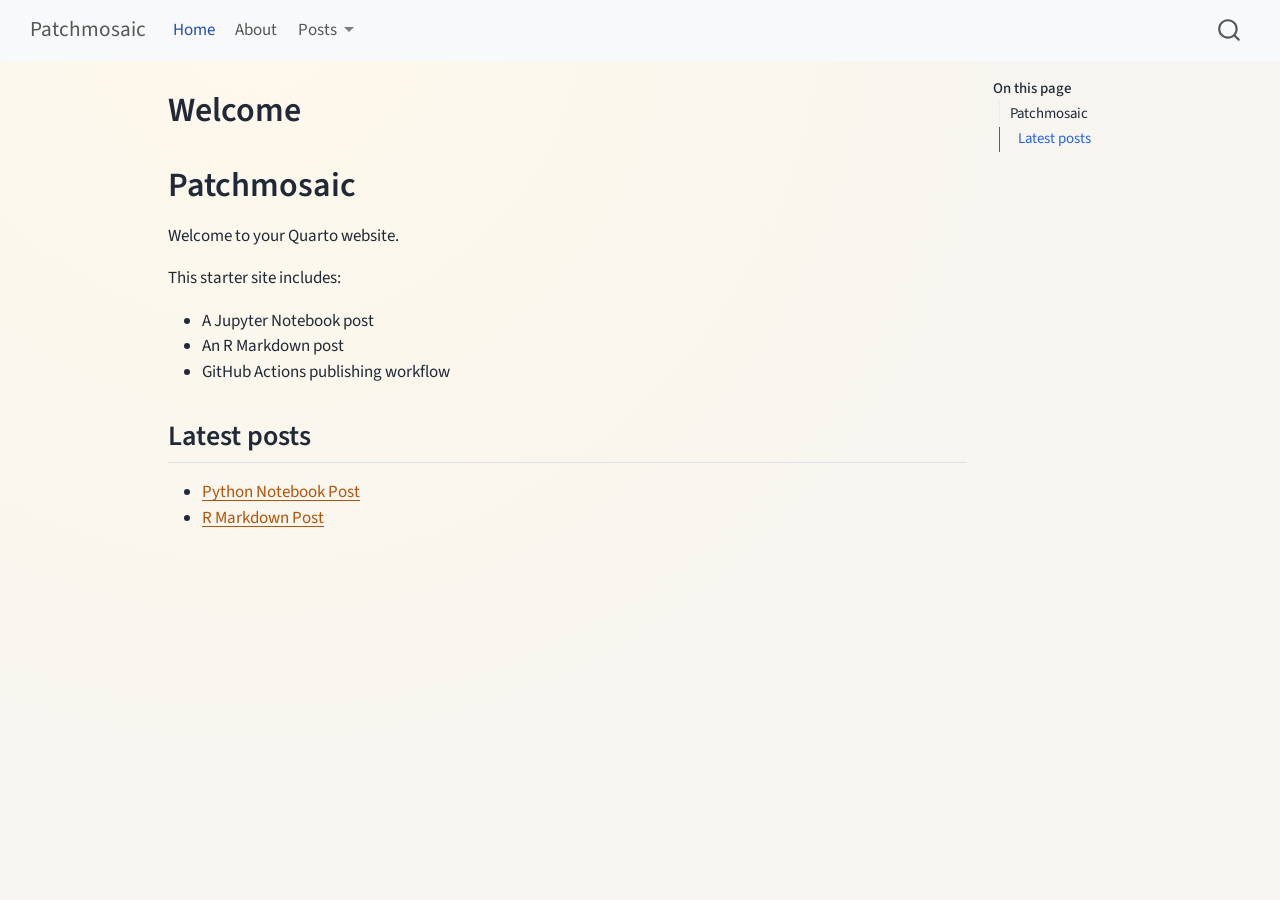
==== index.html @ 11415189 "Built site for gh-pages" ====
<!DOCTYPE html>
<html xmlns="http://www.w3.org/1999/xhtml" lang="en" xml:lang="en"><head>

<meta charset="utf-8">
<meta name="generator" content="quarto-1.9.37">

<meta name="viewport" content="width=device-width, initial-scale=1.0, user-scalable=yes">


<title>Welcome – Patchmosaic</title>
<style>
/* Default styles provided by pandoc.
** See https://pandoc.org/MANUAL.html#variables-for-html for config info.
*/
code{white-space: pre-wrap;}
span.smallcaps{font-variant: small-caps;}
div.columns{display: flex; gap: min(4vw, 1.5em);}
div.column{flex: auto; overflow-x: auto;}
div.hanging-indent{margin-left: 1.5em; text-indent: -1.5em;}
ul.task-list{list-style: none;}
ul.task-list li input[type="checkbox"] {
  width: 0.8em;
  margin: 0 0.8em 0.2em -1em; /* quarto-specific, see https://github.com/quarto-dev/quarto-cli/issues/4556 */ 
  vertical-align: middle;
}
</style>


<script src="site_libs/quarto-nav/quarto-nav.js"></script>
<script src="site_libs/quarto-nav/headroom.min.js"></script>
<script src="site_libs/clipboard/clipboard.min.js"></script>
<script src="site_libs/quarto-search/autocomplete.umd.js"></script>
<script src="site_libs/quarto-search/fuse.min.js"></script>
<script src="site_libs/quarto-search/quarto-search.js"></script>
<meta name="quarto:offset" content="./">
<script src="site_libs/quarto-html/quarto.js" type="module"></script>
<script src="site_libs/quarto-html/tabsets/tabsets.js" type="module"></script>
<script src="site_libs/quarto-html/popper.min.js"></script>
<script src="site_libs/quarto-html/tippy.umd.min.js"></script>
<script src="site_libs/quarto-html/anchor.min.js"></script>
<link href="site_libs/quarto-html/tippy.css" rel="stylesheet">
<link href="site_libs/quarto-html/quarto-syntax-highlighting-7f8f88aac4f3542376d5c11b86a4c14d.css" rel="stylesheet" id="quarto-text-highlighting-styles">
<script src="site_libs/bootstrap/bootstrap.min.js"></script>
<link href="site_libs/bootstrap/bootstrap-icons.css" rel="stylesheet">
<link href="site_libs/bootstrap/bootstrap-3e7735b7b22659e5fa437aca0bb49075.min.css" rel="stylesheet" append-hash="true" id="quarto-bootstrap" data-mode="light">
<script id="quarto-search-options" type="application/json">{
  "location": "navbar",
  "copy-button": false,
  "collapse-after": 3,
  "panel-placement": "end",
  "type": "overlay",
  "limit": 50,
  "keyboard-shortcut": [
    "f",
    "/",
    "s"
  ],
  "show-item-context": false,
  "language": {
    "search-no-results-text": "No results",
    "search-matching-documents-text": "matching documents",
    "search-copy-link-title": "Copy link to search",
    "search-hide-matches-text": "Hide additional matches",
    "search-more-match-text": "more match in this document",
    "search-more-matches-text": "more matches in this document",
    "search-clear-button-title": "Clear",
    "search-text-placeholder": "",
    "search-detached-cancel-button-title": "Cancel",
    "search-submit-button-title": "Submit",
    "search-label": "Search"
  }
}</script>


<link rel="stylesheet" href="styles.css">
</head>

<body class="nav-fixed quarto-light">

<div id="quarto-search-results"></div>
  <header id="quarto-header" class="headroom fixed-top">
    <nav class="navbar navbar-expand-lg " data-bs-theme="dark">
      <div class="navbar-container container-fluid">
      <div class="navbar-brand-container mx-auto">
    <a class="navbar-brand" href="./index.html">
    <span class="navbar-title">Patchmosaic</span>
    </a>
  </div>
            <div id="quarto-search" class="" title="Search"></div>
          <button class="navbar-toggler" type="button" data-bs-toggle="collapse" data-bs-target="#navbarCollapse" aria-controls="navbarCollapse" role="menu" aria-expanded="false" aria-label="Toggle navigation" onclick="if (window.quartoToggleHeadroom) { window.quartoToggleHeadroom(); }">
  <span class="navbar-toggler-icon"></span>
</button>
          <div class="collapse navbar-collapse" id="navbarCollapse">
            <ul class="navbar-nav navbar-nav-scroll me-auto">
  <li class="nav-item">
    <a class="nav-link active" href="./index.html" aria-current="page"> 
<span class="menu-text">Home</span></a>
  </li>  
  <li class="nav-item">
    <a class="nav-link" href="./about.html"> 
<span class="menu-text">About</span></a>
  </li>  
  <li class="nav-item dropdown ">
    <a class="nav-link dropdown-toggle" href="#" id="nav-menu-posts" role="link" data-bs-toggle="dropdown" aria-expanded="false">
 <span class="menu-text">Posts</span>
    </a>
    <ul class="dropdown-menu" aria-labelledby="nav-menu-posts">    
        <li>
    <a class="dropdown-item" href="./posts/2026-05-16-python-post/index.html">
 <span class="dropdown-text">Python Notebook Post</span></a>
  </li>  
        <li>
    <a class="dropdown-item" href="./posts/2026-05-17-r-post/index.html">
 <span class="dropdown-text">R Markdown Post</span></a>
  </li>  
    </ul>
  </li>
</ul>
          </div> <!-- /navcollapse -->
            <div class="quarto-navbar-tools">
</div>
      </div> <!-- /container-fluid -->
    </nav>
</header>
<!-- content -->
<div id="quarto-content" class="quarto-container page-columns page-rows-contents page-layout-article page-navbar">
<!-- sidebar -->
<!-- margin-sidebar -->
    <div id="quarto-margin-sidebar" class="sidebar margin-sidebar">
        <nav id="TOC" role="doc-toc" class="toc-active">
    <h2 id="toc-title">On this page</h2>
   
  <ul>
  <li><a href="#patchmosaic" id="toc-patchmosaic" class="nav-link active" data-scroll-target="#patchmosaic">Patchmosaic</a>
  <ul class="collapse">
  <li><a href="#latest-posts" id="toc-latest-posts" class="nav-link" data-scroll-target="#latest-posts">Latest posts</a></li>
  </ul></li>
  </ul>
</nav>
    </div>
<!-- main -->
<main class="content" id="quarto-document-content">

<header id="title-block-header" class="quarto-title-block default">
<div class="quarto-title">
<h1 class="title">Welcome</h1>
</div>



<div class="quarto-title-meta">

    
  
    
  </div>
  


</header>


<section id="patchmosaic" class="level1">
<h1>Patchmosaic</h1>
<p>Welcome to your Quarto website.</p>
<p>This starter site includes:</p>
<ul>
<li>A Jupyter Notebook post</li>
<li>An R Markdown post</li>
<li>GitHub Actions publishing workflow</li>
</ul>
<section id="latest-posts" class="level2">
<h2 class="anchored" data-anchor-id="latest-posts">Latest posts</h2>
<ul>
<li><a href="./posts/2026-05-16-python-post/index.html">Python Notebook Post</a></li>
<li><a href="./posts/2026-05-17-r-post/index.html">R Markdown Post</a></li>
</ul>


</section>
</section>

</main> <!-- /main -->
<script id="quarto-html-after-body" type="application/javascript">
  window.document.addEventListener("DOMContentLoaded", function (event) {
    const icon = "";
    const anchorJS = new window.AnchorJS();
    anchorJS.options = {
      placement: 'right',
      icon: icon
    };
    anchorJS.add('.anchored');
    const isCodeAnnotation = (el) => {
      for (const clz of el.classList) {
        if (clz.startsWith('code-annotation-')) {                     
          return true;
        }
      }
      return false;
    }
    const onCopySuccess = function(e) {
      // button target
      const button = e.trigger;
      // don't keep focus
      button.blur();
      // flash "checked"
      button.classList.add('code-copy-button-checked');
      var currentTitle = button.getAttribute("title");
      button.setAttribute("title", "Copied!");
      let tooltip;
      if (window.bootstrap) {
        button.setAttribute("data-bs-toggle", "tooltip");
        button.setAttribute("data-bs-placement", "left");
        button.setAttribute("data-bs-title", "Copied!");
        tooltip = new bootstrap.Tooltip(button, 
          { trigger: "manual", 
            customClass: "code-copy-button-tooltip",
            offset: [0, -8]});
        tooltip.show();    
      }
      setTimeout(function() {
        if (tooltip) {
          tooltip.hide();
          button.removeAttribute("data-bs-title");
          button.removeAttribute("data-bs-toggle");
          button.removeAttribute("data-bs-placement");
        }
        button.setAttribute("title", currentTitle);
        button.classList.remove('code-copy-button-checked');
      }, 1000);
      // clear code selection
      e.clearSelection();
    }
    const getTextToCopy = function(trigger) {
      const outerScaffold = trigger.parentElement.cloneNode(true);
      const codeEl = outerScaffold.querySelector('code');
      for (const childEl of codeEl.children) {
        if (isCodeAnnotation(childEl)) {
          childEl.remove();
        }
      }
      return codeEl.innerText;
    }
    const clipboard = new window.ClipboardJS('.code-copy-button:not([data-in-quarto-modal])', {
      text: getTextToCopy
    });
    clipboard.on('success', onCopySuccess);
    if (window.document.getElementById('quarto-embedded-source-code-modal')) {
      const clipboardModal = new window.ClipboardJS('.code-copy-button[data-in-quarto-modal]', {
        text: getTextToCopy,
        container: window.document.getElementById('quarto-embedded-source-code-modal')
      });
      clipboardModal.on('success', onCopySuccess);
    }
      var localhostRegex = new RegExp(/^(?:http|https):\/\/localhost\:?[0-9]*\//);
      var mailtoRegex = new RegExp(/^mailto:/);
        var filterRegex = new RegExp("https:\/\/patchmosaic\.org");
      var isInternal = (href) => {
          return filterRegex.test(href) || localhostRegex.test(href) || mailtoRegex.test(href);
      }
      // Inspect non-navigation links and adorn them if external
     var links = window.document.querySelectorAll('a[href]:not(.nav-link):not(.navbar-brand):not(.toc-action):not(.sidebar-link):not(.sidebar-item-toggle):not(.pagination-link):not(.no-external):not([aria-hidden]):not(.dropdown-item):not(.quarto-navigation-tool):not(.about-link)');
      for (var i=0; i<links.length; i++) {
        const link = links[i];
        if (!isInternal(link.href)) {
          // undo the damage that might have been done by quarto-nav.js in the case of
          // links that we want to consider external
          if (link.dataset.originalHref !== undefined) {
            link.href = link.dataset.originalHref;
          }
        }
      }
    function tippyHover(el, contentFn, onTriggerFn, onUntriggerFn) {
      const config = {
        allowHTML: true,
        maxWidth: 500,
        delay: 100,
        arrow: false,
        appendTo: function(el) {
            return el.parentElement;
        },
        interactive: true,
        interactiveBorder: 10,
        theme: 'quarto',
        placement: 'bottom-start',
      };
      if (contentFn) {
        config.content = contentFn;
      }
      if (onTriggerFn) {
        config.onTrigger = onTriggerFn;
      }
      if (onUntriggerFn) {
        config.onUntrigger = onUntriggerFn;
      }
      window.tippy(el, config); 
    }
    const noterefs = window.document.querySelectorAll('a[role="doc-noteref"]');
    for (var i=0; i<noterefs.length; i++) {
      const ref = noterefs[i];
      tippyHover(ref, function() {
        // use id or data attribute instead here
        let href = ref.getAttribute('data-footnote-href') || ref.getAttribute('href');
        try { href = new URL(href).hash; } catch {}
        const id = href.replace(/^#\/?/, "");
        const note = window.document.getElementById(id);
        if (note) {
          return note.innerHTML;
        } else {
          return "";
        }
      });
    }
    const xrefs = window.document.querySelectorAll('a.quarto-xref');
    const processXRef = (id, note) => {
      // Strip column container classes
      const stripColumnClz = (el) => {
        el.classList.remove("page-full", "page-columns");
        if (el.children) {
          for (const child of el.children) {
            stripColumnClz(child);
          }
        }
      }
      stripColumnClz(note)
      if (id === null || id.startsWith('sec-')) {
        // Special case sections, only their first couple elements
        const container = document.createElement("div");
        if (note.children && note.children.length > 2) {
          container.appendChild(note.children[0].cloneNode(true));
          for (let i = 1; i < note.children.length; i++) {
            const child = note.children[i];
            if (child.tagName === "P" && child.innerText === "") {
              continue;
            } else {
              container.appendChild(child.cloneNode(true));
              break;
            }
          }
          if (window.Quarto?.typesetMath) {
            window.Quarto.typesetMath(container);
          }
          return container.innerHTML
        } else {
          if (window.Quarto?.typesetMath) {
            window.Quarto.typesetMath(note);
          }
          return note.innerHTML;
        }
      } else {
        // Remove any anchor links if they are present
        const anchorLink = note.querySelector('a.anchorjs-link');
        if (anchorLink) {
          anchorLink.remove();
        }
        if (window.Quarto?.typesetMath) {
          window.Quarto.typesetMath(note);
        }
        if (note.classList.contains("callout")) {
          return note.outerHTML;
        } else {
          return note.innerHTML;
        }
      }
    }
    for (var i=0; i<xrefs.length; i++) {
      const xref = xrefs[i];
      tippyHover(xref, undefined, function(instance) {
        instance.disable();
        let url = xref.getAttribute('href');
        let hash = undefined; 
        if (url.startsWith('#')) {
          hash = url;
        } else {
          try { hash = new URL(url).hash; } catch {}
        }
        if (hash) {
          const id = hash.replace(/^#\/?/, "");
          const note = window.document.getElementById(id);
          if (note !== null) {
            try {
              const html = processXRef(id, note.cloneNode(true));
              instance.setContent(html);
            } finally {
              instance.enable();
              instance.show();
            }
          } else {
            // See if we can fetch this
            fetch(url.split('#')[0])
            .then(res => res.text())
            .then(html => {
              const parser = new DOMParser();
              const htmlDoc = parser.parseFromString(html, "text/html");
              const note = htmlDoc.getElementById(id);
              if (note !== null) {
                const html = processXRef(id, note);
                instance.setContent(html);
              } 
            }).finally(() => {
              instance.enable();
              instance.show();
            });
          }
        } else {
          // See if we can fetch a full url (with no hash to target)
          // This is a special case and we should probably do some content thinning / targeting
          fetch(url)
          .then(res => res.text())
          .then(html => {
            const parser = new DOMParser();
            const htmlDoc = parser.parseFromString(html, "text/html");
            const note = htmlDoc.querySelector('main.content');
            if (note !== null) {
              // This should only happen for chapter cross references
              // (since there is no id in the URL)
              // remove the first header
              if (note.children.length > 0 && note.children[0].tagName === "HEADER") {
                note.children[0].remove();
              }
              const html = processXRef(null, note);
              instance.setContent(html);
            } 
          }).finally(() => {
            instance.enable();
            instance.show();
          });
        }
      }, function(instance) {
      });
    }
        let selectedAnnoteEl;
        const selectorForAnnotation = ( cell, annotation) => {
          let cellAttr = 'data-code-cell="' + cell + '"';
          let lineAttr = 'data-code-annotation="' +  annotation + '"';
          const selector = 'span[' + cellAttr + '][' + lineAttr + ']';
          return selector;
        }
        const selectCodeLines = (annoteEl) => {
          const doc = window.document;
          const targetCell = annoteEl.getAttribute("data-target-cell");
          const targetAnnotation = annoteEl.getAttribute("data-target-annotation");
          const annoteSpan = window.document.querySelector(selectorForAnnotation(targetCell, targetAnnotation));
          const lines = annoteSpan.getAttribute("data-code-lines").split(",");
          const lineIds = lines.map((line) => {
            return targetCell + "-" + line;
          })
          let top = null;
          let height = null;
          let parent = null;
          if (lineIds.length > 0) {
              //compute the position of the single el (top and bottom and make a div)
              const el = window.document.getElementById(lineIds[0]);
              top = el.offsetTop;
              height = el.offsetHeight;
              parent = el.parentElement.parentElement;
            if (lineIds.length > 1) {
              const lastEl = window.document.getElementById(lineIds[lineIds.length - 1]);
              const bottom = lastEl.offsetTop + lastEl.offsetHeight;
              height = bottom - top;
            }
            if (top !== null && height !== null && parent !== null) {
              // cook up a div (if necessary) and position it 
              let div = window.document.getElementById("code-annotation-line-highlight");
              if (div === null) {
                div = window.document.createElement("div");
                div.setAttribute("id", "code-annotation-line-highlight");
                div.style.position = 'absolute';
                parent.appendChild(div);
              }
              div.style.top = top - 2 + "px";
              div.style.height = height + 4 + "px";
              div.style.left = 0;
              let gutterDiv = window.document.getElementById("code-annotation-line-highlight-gutter");
              if (gutterDiv === null) {
                gutterDiv = window.document.createElement("div");
                gutterDiv.setAttribute("id", "code-annotation-line-highlight-gutter");
                gutterDiv.style.position = 'absolute';
                const codeCell = window.document.getElementById(targetCell);
                const gutter = codeCell.querySelector('.code-annotation-gutter');
                gutter.appendChild(gutterDiv);
              }
              gutterDiv.style.top = top - 2 + "px";
              gutterDiv.style.height = height + 4 + "px";
            }
            selectedAnnoteEl = annoteEl;
          }
        };
        const unselectCodeLines = () => {
          const elementsIds = ["code-annotation-line-highlight", "code-annotation-line-highlight-gutter"];
          elementsIds.forEach((elId) => {
            const div = window.document.getElementById(elId);
            if (div) {
              div.remove();
            }
          });
          selectedAnnoteEl = undefined;
        };
          // Handle positioning of the toggle
      window.addEventListener(
        "resize",
        throttle(() => {
          elRect = undefined;
          if (selectedAnnoteEl) {
            selectCodeLines(selectedAnnoteEl);
          }
        }, 10)
      );
      function throttle(fn, ms) {
      let throttle = false;
      let timer;
        return (...args) => {
          if(!throttle) { // first call gets through
              fn.apply(this, args);
              throttle = true;
          } else { // all the others get throttled
              if(timer) clearTimeout(timer); // cancel #2
              timer = setTimeout(() => {
                fn.apply(this, args);
                timer = throttle = false;
              }, ms);
          }
        };
      }
        // Attach click handler to the DT
        const annoteDls = window.document.querySelectorAll('dt[data-target-cell]');
        for (const annoteDlNode of annoteDls) {
          annoteDlNode.addEventListener('click', (event) => {
            const clickedEl = event.target;
            if (clickedEl !== selectedAnnoteEl) {
              unselectCodeLines();
              const activeEl = window.document.querySelector('dt[data-target-cell].code-annotation-active');
              if (activeEl) {
                activeEl.classList.remove('code-annotation-active');
              }
              selectCodeLines(clickedEl);
              clickedEl.classList.add('code-annotation-active');
            } else {
              // Unselect the line
              unselectCodeLines();
              clickedEl.classList.remove('code-annotation-active');
            }
          });
        }
    const findCites = (el) => {
      const parentEl = el.parentElement;
      if (parentEl) {
        const cites = parentEl.dataset.cites;
        if (cites) {
          return {
            el,
            cites: cites.split(' ')
          };
        } else {
          return findCites(el.parentElement)
        }
      } else {
        return undefined;
      }
    };
    var bibliorefs = window.document.querySelectorAll('a[role="doc-biblioref"]');
    for (var i=0; i<bibliorefs.length; i++) {
      const ref = bibliorefs[i];
      const citeInfo = findCites(ref);
      if (citeInfo) {
        tippyHover(citeInfo.el, function() {
          var popup = window.document.createElement('div');
          citeInfo.cites.forEach(function(cite) {
            var citeDiv = window.document.createElement('div');
            citeDiv.classList.add('hanging-indent');
            citeDiv.classList.add('csl-entry');
            var biblioDiv = window.document.getElementById('ref-' + cite);
            if (biblioDiv) {
              citeDiv.innerHTML = biblioDiv.innerHTML;
            }
            popup.appendChild(citeDiv);
          });
          return popup.innerHTML;
        });
      }
    }
  });
  </script>
</div> <!-- /content -->




</body></html>
---- site_libs/quarto-html/tippy.css ----
.tippy-box[data-animation=fade][data-state=hidden]{opacity:0}[data-tippy-root]{max-width:calc(100vw - 10px)}.tippy-box{position:relative;background-color:#333;color:#fff;border-radius:4px;font-size:14px;line-height:1.4;white-space:normal;outline:0;transition-property:transform,visibility,opacity}.tippy-box[data-placement^=top]>.tippy-arrow{bottom:0}.tippy-box[data-placement^=top]>.tippy-arrow:before{bottom:-7px;left:0;border-width:8px 8px 0;border-top-color:initial;transform-origin:center top}.tippy-box[data-placement^=bottom]>.tippy-arrow{top:0}.tippy-box[data-placement^=bottom]>.tippy-arrow:before{top:-7px;left:0;border-width:0 8px 8px;border-bottom-color:initial;transform-origin:center bottom}.tippy-box[data-placement^=left]>.tippy-arrow{right:0}.tippy-box[data-placement^=left]>.tippy-arrow:before{border-width:8px 0 8px 8px;border-left-color:initial;right:-7px;transform-origin:center left}.tippy-box[data-placement^=right]>.tippy-arrow{left:0}.tippy-box[data-placement^=right]>.tippy-arrow:before{left:-7px;border-width:8px 8px 8px 0;border-right-color:initial;transform-origin:center right}.tippy-box[data-inertia][data-state=visible]{transition-timing-function:cubic-bezier(.54,1.5,.38,1.11)}.tippy-arrow{width:16px;height:16px;color:#333}.tippy-arrow:before{content:"";position:absolute;border-color:transparent;border-style:solid}.tippy-content{position:relative;padding:5px 9px;z-index:1}
---- site_libs/quarto-html/quarto-syntax-highlighting-7f8f88aac4f3542376d5c11b86a4c14d.css ----
/* quarto syntax highlight colors */
:root {
  --quarto-hl-ot-color: #003B4F;
  --quarto-hl-at-color: #657422;
  --quarto-hl-ss-color: #20794D;
  --quarto-hl-an-color: #5E5E5E;
  --quarto-hl-fu-color: #4758AB;
  --quarto-hl-st-color: #20794D;
  --quarto-hl-cf-color: #003B4F;
  --quarto-hl-op-color: #5E5E5E;
  --quarto-hl-er-color: #AD0000;
  --quarto-hl-bn-color: #AD0000;
  --quarto-hl-al-color: #AD0000;
  --quarto-hl-va-color: #111111;
  --quarto-hl-bu-color: inherit;
  --quarto-hl-ex-color: inherit;
  --quarto-hl-pp-color: #AD0000;
  --quarto-hl-in-color: #5E5E5E;
  --quarto-hl-vs-color: #20794D;
  --quarto-hl-wa-color: #5E5E5E;
  --quarto-hl-do-color: #5E5E5E;
  --quarto-hl-im-color: #00769E;
  --quarto-hl-ch-color: #20794D;
  --quarto-hl-dt-color: #AD0000;
  --quarto-hl-fl-color: #AD0000;
  --quarto-hl-co-color: #5E5E5E;
  --quarto-hl-cv-color: #5E5E5E;
  --quarto-hl-cn-color: #8f5902;
  --quarto-hl-sc-color: #5E5E5E;
  --quarto-hl-dv-color: #AD0000;
  --quarto-hl-kw-color: #003B4F;
}

/* other quarto variables */
:root {
  --quarto-font-monospace: SFMono-Regular, Menlo, Monaco, Consolas, "Liberation Mono", "Courier New", monospace;
}

/* syntax highlight based on Pandoc's rules */
pre > code.sourceCode > span {
  color: #003B4F;
}

code.sourceCode > span {
  color: #003B4F;
}

div.sourceCode,
div.sourceCode pre.sourceCode {
  color: #003B4F;
}

/* Normal */
code span {
  color: #003B4F;
}

/* Alert */
code span.al {
  color: #AD0000;
  font-style: inherit;
}

/* Annotation */
code span.an {
  color: #5E5E5E;
  font-style: inherit;
}

/* Attribute */
code span.at {
  color: #657422;
  font-style: inherit;
}

/* BaseN */
code span.bn {
  color: #AD0000;
  font-style: inherit;
}

/* BuiltIn */
code span.bu {
  font-style: inherit;
}

/* ControlFlow */
code span.cf {
  color: #003B4F;
  font-weight: bold;
  font-style: inherit;
}

/* Char */
code span.ch {
  color: #20794D;
  font-style: inherit;
}

/* Constant */
code span.cn {
  color: #8f5902;
  font-style: inherit;
}

/* Comment */
code span.co {
  color: #5E5E5E;
  font-style: inherit;
}

/* CommentVar */
code span.cv {
  color: #5E5E5E;
  font-style: italic;
}

/* Documentation */
code span.do {
  color: #5E5E5E;
  font-style: italic;
}

/* DataType */
code span.dt {
  color: #AD0000;
  font-style: inherit;
}

/* DecVal */
code span.dv {
  color: #AD0000;
  font-style: inherit;
}

/* Error */
code span.er {
  color: #AD0000;
  font-style: inherit;
}

/* Extension */
code span.ex {
  font-style: inherit;
}

/* Float */
code span.fl {
  color: #AD0000;
  font-style: inherit;
}

/* Function */
code span.fu {
  color: #4758AB;
  font-style: inherit;
}

/* Import */
code span.im {
  color: #00769E;
  font-style: inherit;
}

/* Information */
code span.in {
  color: #5E5E5E;
  font-style: inherit;
}

/* Keyword */
code span.kw {
  color: #003B4F;
  font-weight: bold;
  font-style: inherit;
}

/* Operator */
code span.op {
  color: #5E5E5E;
  font-style: inherit;
}

/* Other */
code span.ot {
  color: #003B4F;
  font-style: inherit;
}

/* Preprocessor */
code span.pp {
  color: #AD0000;
  font-style: inherit;
}

/* SpecialChar */
code span.sc {
  color: #5E5E5E;
  font-style: inherit;
}

/* SpecialString */
code span.ss {
  color: #20794D;
  font-style: inherit;
}

/* String */
code span.st {
  color: #20794D;
  font-style: inherit;
}

/* Variable */
code span.va {
  color: #111111;
  font-style: inherit;
}

/* VerbatimString */
code span.vs {
  color: #20794D;
  font-style: inherit;
}

/* Warning */
code span.wa {
  color: #5E5E5E;
  font-style: italic;
}

.prevent-inlining {
  content: "</";
}

/*# sourceMappingURL=789ad8cd35626ba772517505b42a116e.css.map */
---- styles.css ----
:root {
  --pm-bg: #f7f5ef;
  --pm-text: #1f2937;
  --pm-accent: #b45309;
}

body {
  background: radial-gradient(circle at 20% 0%, #fff9eb 0%, var(--pm-bg) 55%);
  color: var(--pm-text);
}

a {
  color: var(--pm-accent);
}

a:hover {
  color: #7c2d12;
}
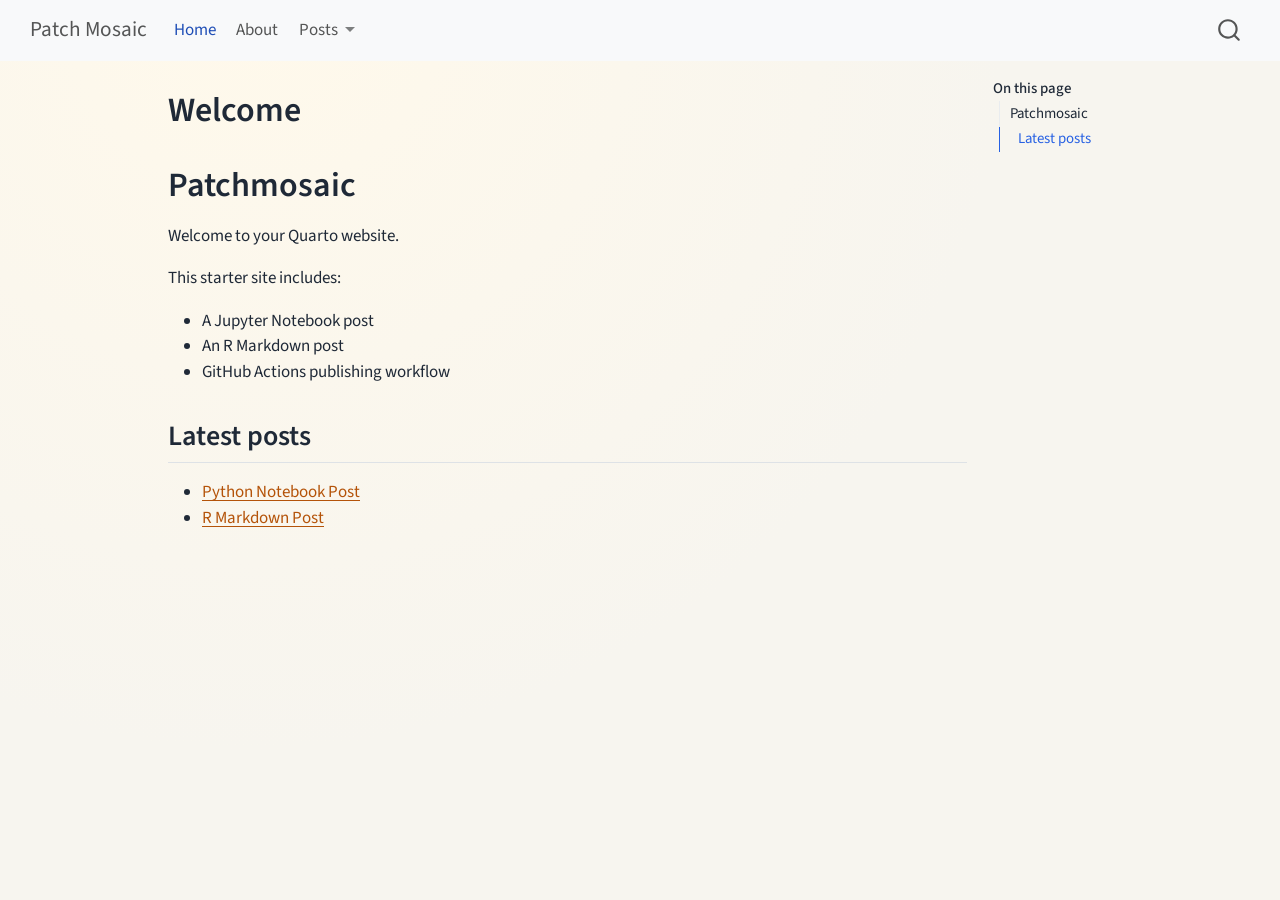
==== commit b015e612: "Built site for gh-pages" ====
--- a/index.html
+++ b/index.html
@@ -7,7 +7,7 @@
 <meta name="viewport" content="width=device-width, initial-scale=1.0, user-scalable=yes">
 
 
-<title>Welcome – Patchmosaic</title>
+<title>Welcome – Patch Mosaic</title>
 <style>
 /* Default styles provided by pandoc.
 ** See https://pandoc.org/MANUAL.html#variables-for-html for config info.
@@ -83,7 +83,7 @@
       <div class="navbar-container container-fluid">
       <div class="navbar-brand-container mx-auto">
     <a class="navbar-brand" href="./index.html">
-    <span class="navbar-title">Patchmosaic</span>
+    <span class="navbar-title">Patch Mosaic</span>
     </a>
   </div>
             <div id="quarto-search" class="" title="Search"></div>
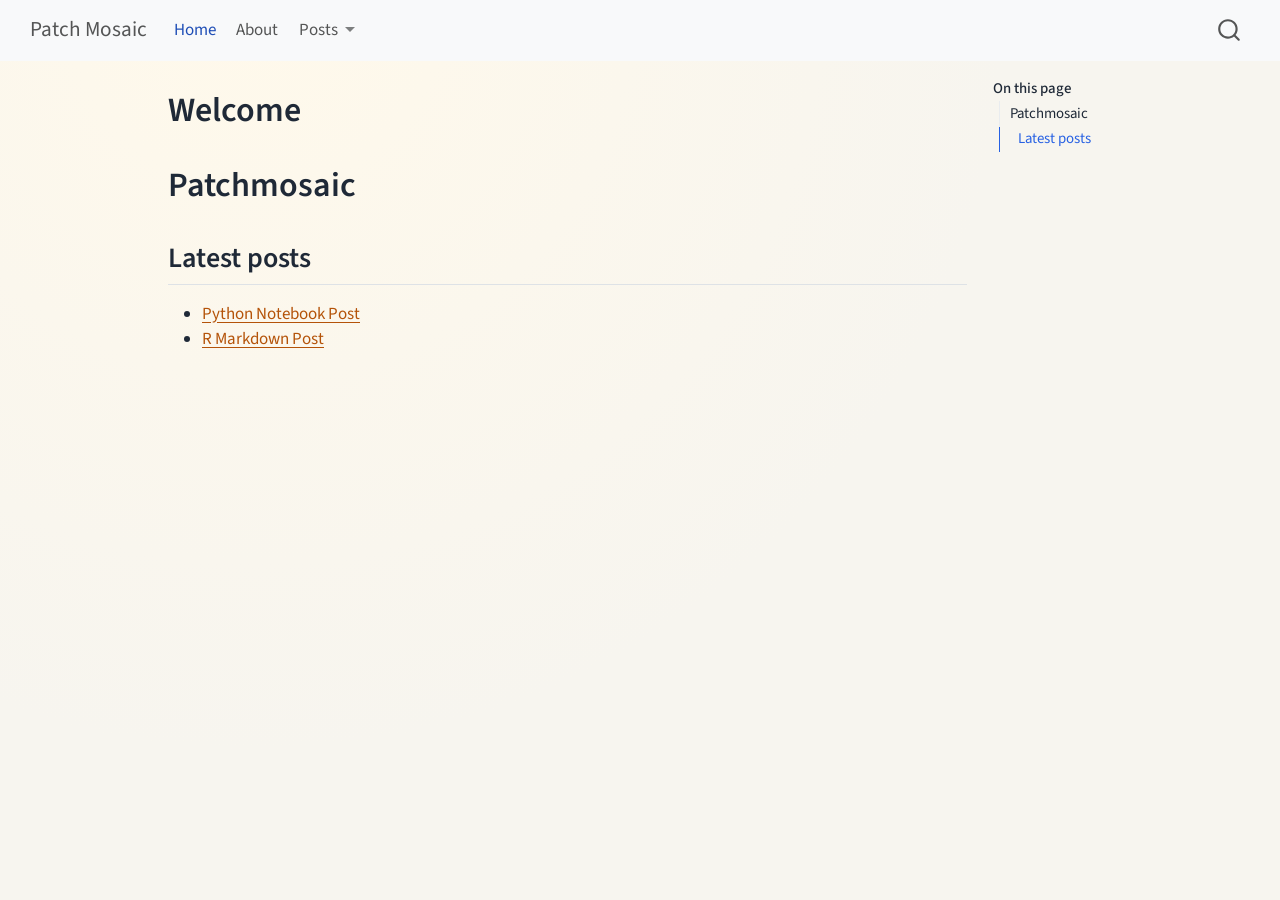
==== commit 5c616e92: "Built site for gh-pages" ====
--- a/index.html
+++ b/index.html
@@ -162,13 +162,6 @@
 
 <section id="patchmosaic" class="level1">
 <h1>Patchmosaic</h1>
-<p>Welcome to your Quarto website.</p>
-<p>This starter site includes:</p>
-<ul>
-<li>A Jupyter Notebook post</li>
-<li>An R Markdown post</li>
-<li>GitHub Actions publishing workflow</li>
-</ul>
 <section id="latest-posts" class="level2">
 <h2 class="anchored" data-anchor-id="latest-posts">Latest posts</h2>
 <ul>
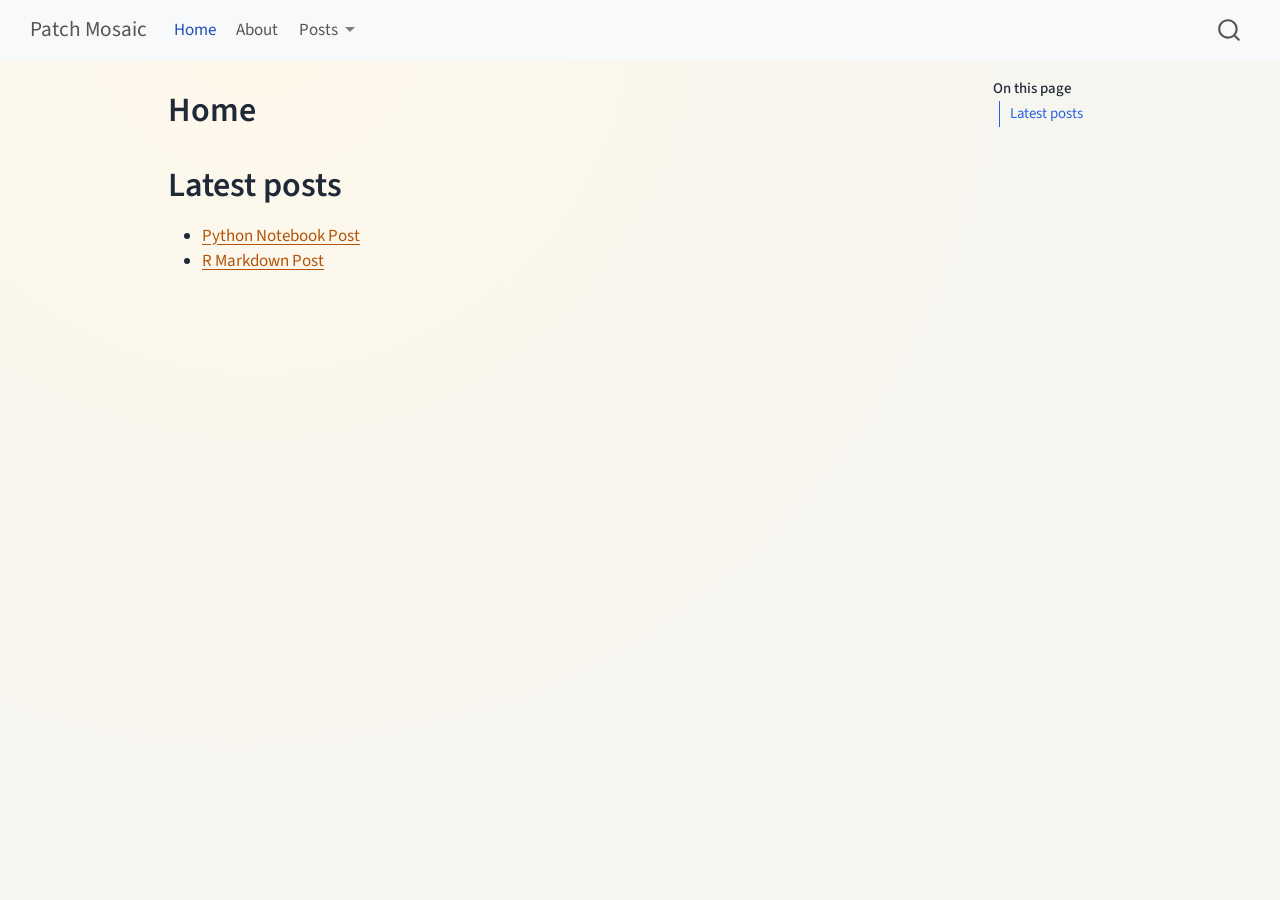
==== commit db51a35a: "Built site for gh-pages" ====
--- a/index.html
+++ b/index.html
@@ -7,7 +7,7 @@
 <meta name="viewport" content="width=device-width, initial-scale=1.0, user-scalable=yes">
 
 
-<title>Welcome – Patch Mosaic</title>
+<title>Home – Patch Mosaic</title>
 <style>
 /* Default styles provided by pandoc.
 ** See https://pandoc.org/MANUAL.html#variables-for-html for config info.
@@ -131,10 +131,7 @@
     <h2 id="toc-title">On this page</h2>
    
   <ul>
-  <li><a href="#patchmosaic" id="toc-patchmosaic" class="nav-link active" data-scroll-target="#patchmosaic">Patchmosaic</a>
-  <ul class="collapse">
-  <li><a href="#latest-posts" id="toc-latest-posts" class="nav-link" data-scroll-target="#latest-posts">Latest posts</a></li>
-  </ul></li>
+  <li><a href="#latest-posts" id="toc-latest-posts" class="nav-link active" data-scroll-target="#latest-posts">Latest posts</a></li>
   </ul>
 </nav>
     </div>
@@ -143,7 +140,7 @@
 
 <header id="title-block-header" class="quarto-title-block default">
 <div class="quarto-title">
-<h1 class="title">Welcome</h1>
+<h1 class="title">Home</h1>
 </div>
 
 
@@ -160,17 +157,14 @@
 </header>
 
 
-<section id="patchmosaic" class="level1">
-<h1>Patchmosaic</h1>
-<section id="latest-posts" class="level2">
-<h2 class="anchored" data-anchor-id="latest-posts">Latest posts</h2>
+<section id="latest-posts" class="level1">
+<h1>Latest posts</h1>
 <ul>
 <li><a href="./posts/2026-05-16-python-post/index.html">Python Notebook Post</a></li>
 <li><a href="./posts/2026-05-17-r-post/index.html">R Markdown Post</a></li>
 </ul>
 
 
-</section>
 </section>
 
 </main> <!-- /main -->
